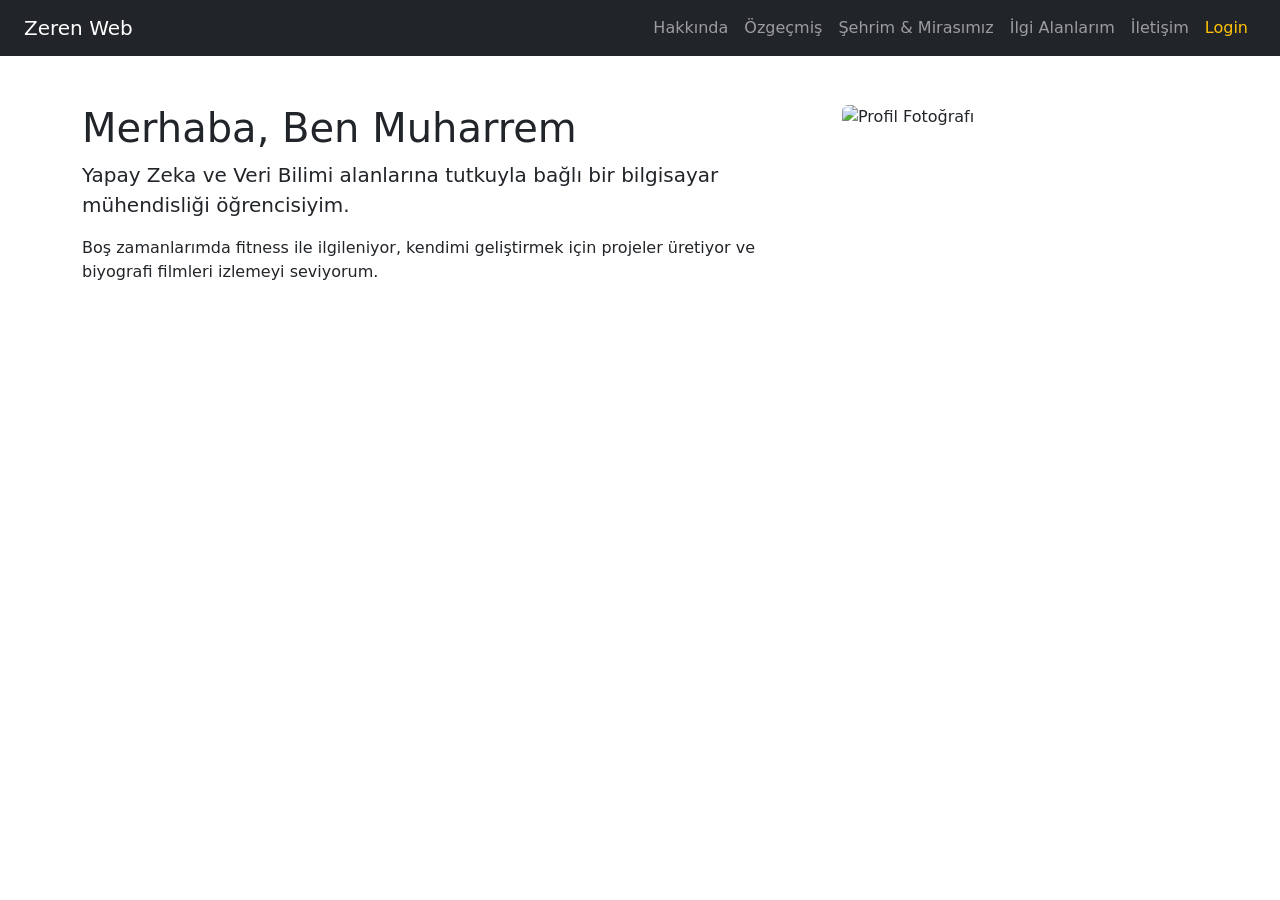
==== index.html @ 73c97cba "Gelişmiş Navbar düzenlemesi, Muş Carousel Slider tasarımı ve API ile İlgi Alanlarım sayfası eklendi" ====
<!DOCTYPE html>
<html lang="tr">

<head>
    <!-- Sitenin Türkçe karakterleri (ş, ğ, ç vs.) düzgün okuması için -->
    <meta charset="UTF-8">

    <!-- Sitenin telefonda ve tablette düzgün görünmesi (Responsive) için  -->
    <meta name="viewport" content="width=device-width, initial-scale=1.0">

    <title>Muharrem Zeren - Web Projesi</title>

    <!-- Bootstrap CSS  -->
    <link href="https://cdn.jsdelivr.net/npm/bootstrap@5.3.3/dist/css/bootstrap.min.css" rel="stylesheet">

    <!-- Kendi Dış CSS Dosyam -->
    <link rel="stylesheet" href="style.css">
</head>

<body>
    <!-- Navbar (Menü)  -->


    <nav class="navbar navbar-expand-lg navbar-dark bg-dark">
        <div class="container-fluid px-4">

            <!-- Hamburger Menü Butonu (Mobilde 1. Sırada) -->
            <button class="navbar-toggler order-1" type="button" data-bs-toggle="collapse" data-bs-target="#navbarNav">
                <span class="navbar-toggler-icon"></span>
            </button>

            <!-- Zeren Web Logosu (Mobilde 2. Sırada ve Sağda, Masaüstünde 1. Sırada ve Solda) -->
            <a class="navbar-brand order-2 order-lg-1 ms-auto ms-lg-0" href="index.html">Zeren Web</a>

            <!-- Menü İçeriği (Her Zaman 3. Sırada) -->
            <div class="collapse navbar-collapse order-3" id="navbarNav">
                <!-- ms-auto masaüstünde sağa yaslar, text-start mobilde yazıları sola yaslar -->
                <ul class="navbar-nav ms-auto text-start mt-2 mt-lg-0">
                    <li class="nav-item">
                        <a class="nav-link" href="index.html">Hakkında</a>
                    </li>
                    <li class="nav-item">
                        <a class="nav-link" href="ozgecmis.html">Özgeçmiş</a>
                    </li>
                    <li class="nav-item">
                        <a class="nav-link" href="sehrim.html">Şehrim & Mirasımız</a>
                    </li>
                    <li class="nav-item">
                        <a class="nav-link" href="ilgi-alanlarim.html">İlgi Alanlarım</a>
                    </li>
                    <li class="nav-item">
                        <a class="nav-link" href="iletisim.html">İletişim</a>
                    </li>
                    <li class="nav-item">
                        <a class="nav-link text-warning" href="login.php">Login</a>
                    </li>
                </ul>
            </div>
        </div>
    </nav>




    <!-- Hakkında Sayfası İçeriği Başlangıcı -->
    <div class="container mt-5">
        <div class="row">
            <div class="col-md-8">
                <h1>Merhaba, Ben Muharrem</h1>
                <p class="lead">Yapay Zeka ve Veri Bilimi alanlarına tutkuyla bağlı bir bilgisayar mühendisliği
                    öğrencisiyim.</p>
                <p>Boş zamanlarımda fitness ile ilgileniyor, kendimi geliştirmek için projeler üretiyor ve biyografi
                    filmleri izlemeyi seviyorum.</p>
            </div>
            <div class="col-md-4">
                <!-- profil fotoğrafı için -->
                <img src="https://via.placeholder.com/250" class="img-fluid rounded" alt="Profil Fotoğrafı">
            </div>
        </div>
    </div>

    <!-- Bootstrap JS  -->
    <script src="https://cdn.jsdelivr.net/npm/bootstrap@5.3.3/dist/js/bootstrap.bundle.min.js"></script>
</body>

</html>
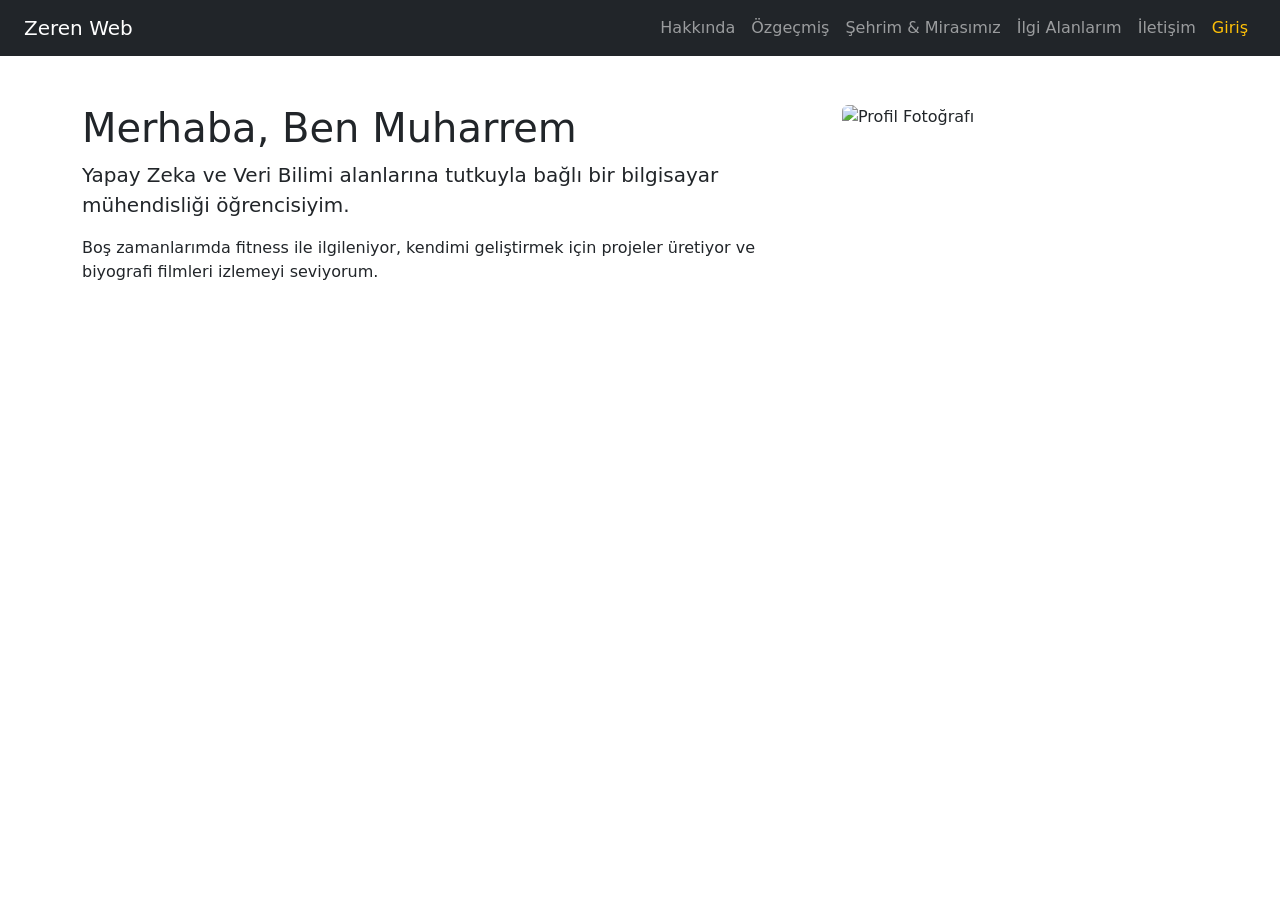
==== commit 18498bf7: "Navbar hizalamaları, 404 hataları ve login.php PHP kontrolleri başarıyla tamamlandı" ====
--- a/index.html
+++ b/index.html
@@ -52,7 +52,7 @@
                         <a class="nav-link" href="iletisim.html">İletişim</a>
                     </li>
                     <li class="nav-item">
-                        <a class="nav-link text-warning" href="login.php">Login</a>
+                        <a class="nav-link text-warning" href="login.php">Giriş</a>
                     </li>
                 </ul>
             </div>
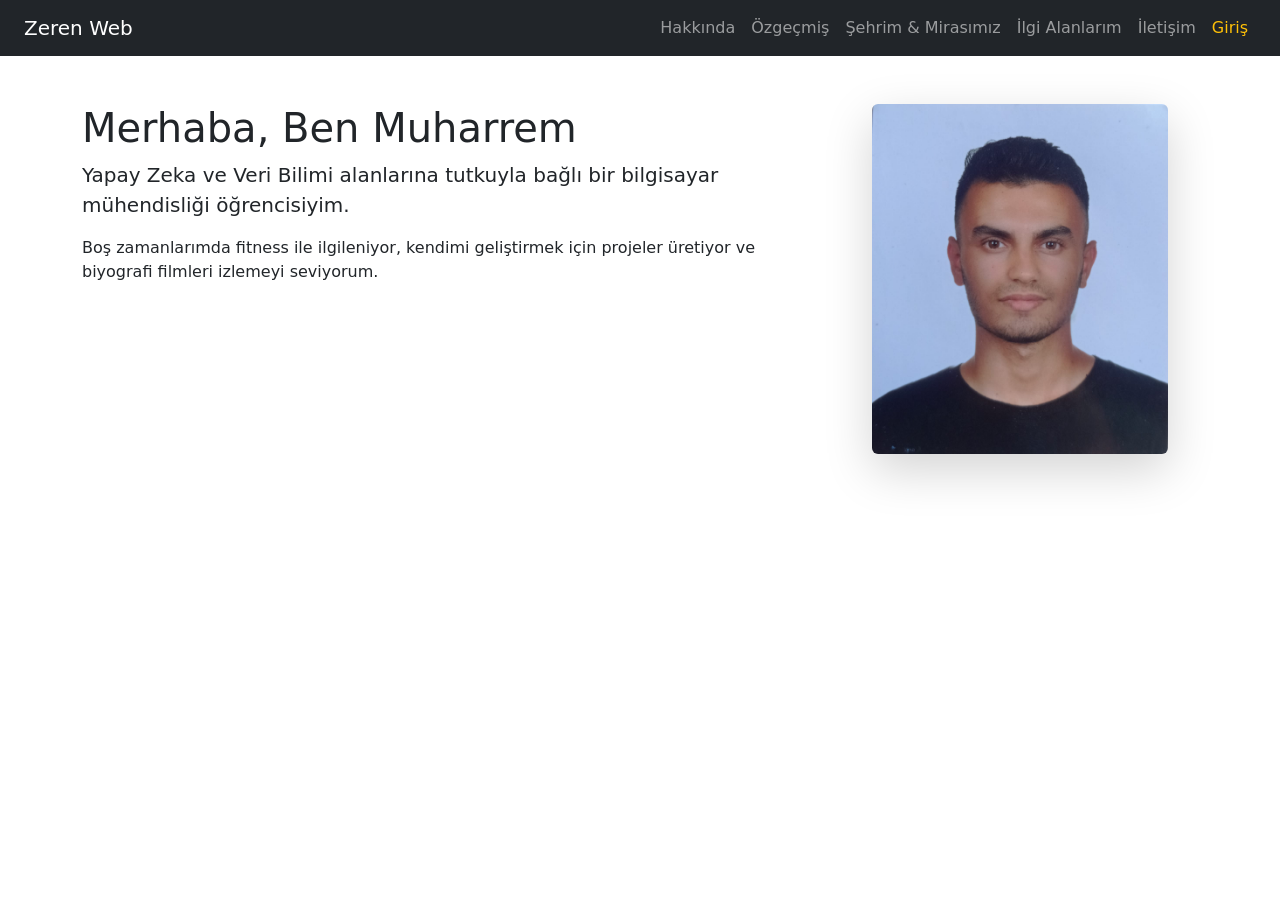
==== commit 9a713f6f: "Hakkında sayfasına profil fotoğrafı eklendi, şehirler slider'ı ortalandı ve kod temizliği yapıldı" ====
--- a/index.html
+++ b/index.html
@@ -52,7 +52,7 @@
                         <a class="nav-link" href="iletisim.html">İletişim</a>
                     </li>
                     <li class="nav-item">
-                        <a class="nav-link text-warning" href="login.php">Giriş</a>
+                        <a class="nav-link text-warning" href="giris.php">Giriş</a>
                     </li>
                 </ul>
             </div>
@@ -72,9 +72,9 @@
                 <p>Boş zamanlarımda fitness ile ilgileniyor, kendimi geliştirmek için projeler üretiyor ve biyografi
                     filmleri izlemeyi seviyorum.</p>
             </div>
-            <div class="col-md-4">
-                <!-- profil fotoğrafı için -->
-                <img src="https://via.placeholder.com/250" class="img-fluid rounded" alt="Profil Fotoğrafı">
+            <div class="col-md-4 text-center">
+                <!-- Profil Fotoğrafı -->
+                <img src="Resimler/ben.jpg" class="img-fluid rounded shadow-lg" style="max-height: 350px; object-fit: cover;" alt="Muharrem Zeren">
             </div>
         </div>
     </div>
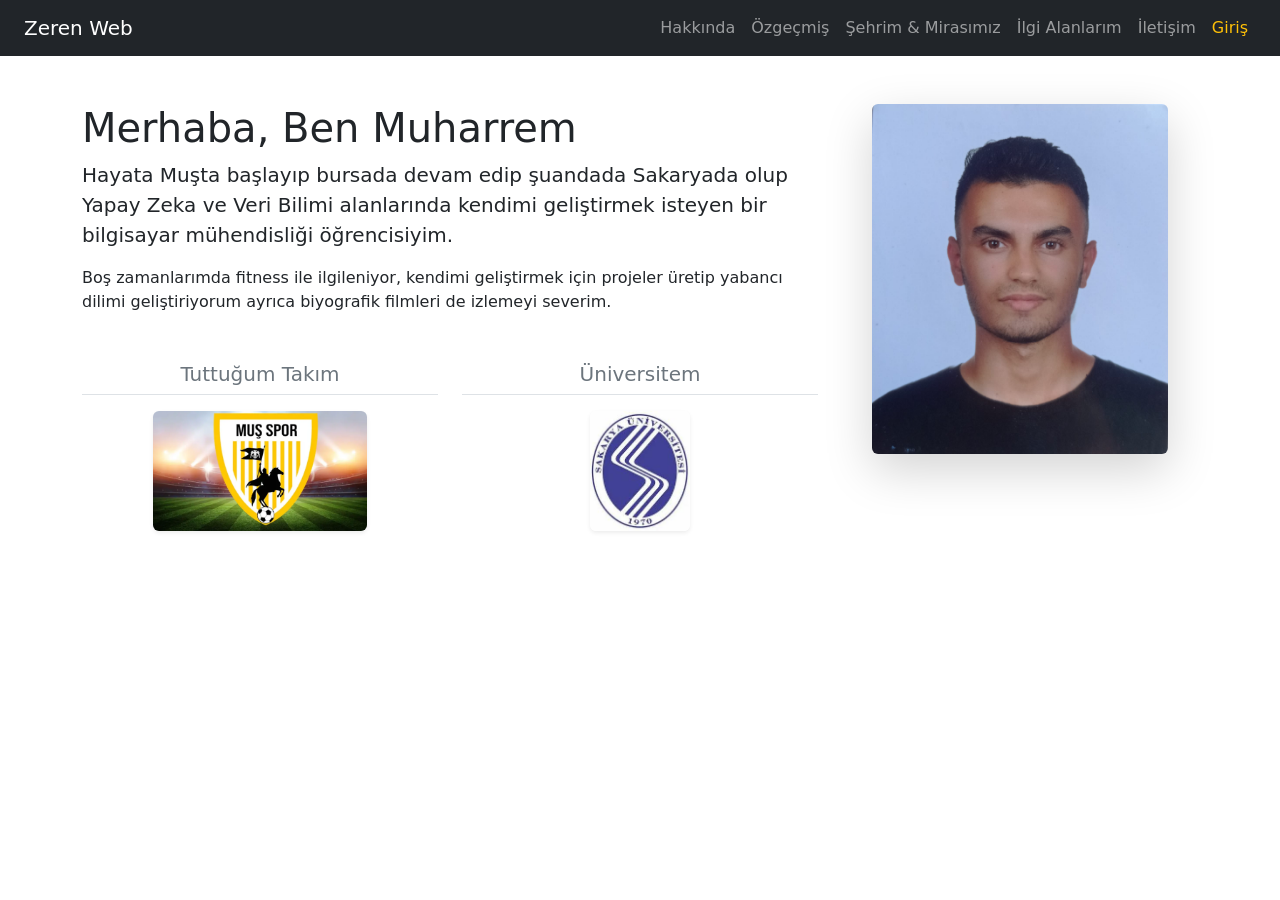
==== commit 94cea4fd: "İlgi alanları güncellendi, yüzme ve fitness fotoğrafları eklendi" ====
--- a/index.html
+++ b/index.html
@@ -67,10 +67,26 @@
         <div class="row">
             <div class="col-md-8">
                 <h1>Merhaba, Ben Muharrem</h1>
-                <p class="lead">Yapay Zeka ve Veri Bilimi alanlarına tutkuyla bağlı bir bilgisayar mühendisliği
+                <p class="lead">Hayata Muşta başlayıp bursada devam edip şuandada Sakaryada olup Yapay Zeka ve Veri Bilimi alanlarında kendimi geliştirmek isteyen bir bilgisayar mühendisliği
                     öğrencisiyim.</p>
-                <p>Boş zamanlarımda fitness ile ilgileniyor, kendimi geliştirmek için projeler üretiyor ve biyografi
-                    filmleri izlemeyi seviyorum.</p>
+                <p>Boş zamanlarımda fitness ile ilgileniyor, kendimi geliştirmek için projeler üretip yabancı dilimi geliştiriyorum ayrıca biyografik
+                    filmleri de izlemeyi severim.</p>
+                <!-- Takım ve Üniversite -->
+                <div class="row mt-5">
+                    <!-- Tuttuğum Takım -->
+                    <div class="col-6 text-center">
+                        <h5 class="text-secondary border-bottom pb-2 mb-3">Tuttuğum Takım</h5>
+
+                        <img src="Resimler/MusSpor.jpg" class="img-fluid shadow-sm rounded" style="height: 120px; object-fit: contain;" alt="Tuttuğum Takım">
+                    </div>
+
+                    <!-- Üniversitem  -->
+                    <div class="col-6 text-center">
+                        <h5 class="text-secondary border-bottom pb-2 mb-3">Üniversitem</h5>
+
+                        <img src="Resimler/universite.jpg" class="img-fluid shadow-sm rounded" style="height: 120px; object-fit: contain;" alt="Sakarya Üniversitesi">
+                    </div>
+                </div>
             </div>
             <div class="col-md-4 text-center">
                 <!-- Profil Fotoğrafı -->
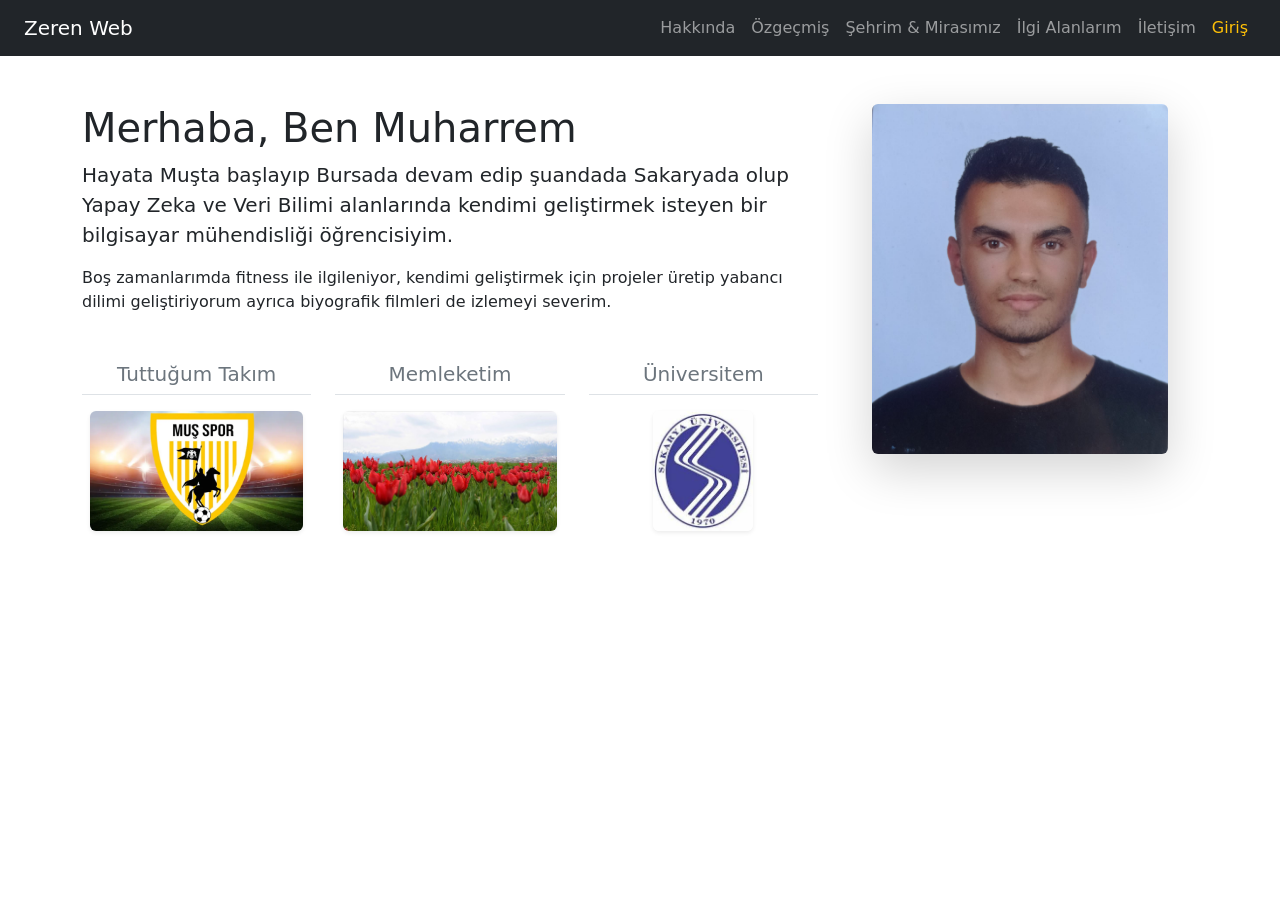
==== commit 4a07b747: "Yazılar güncellendi ve hosting yayını yapıldı" ====
--- a/index.html
+++ b/index.html
@@ -67,23 +67,24 @@
         <div class="row">
             <div class="col-md-8">
                 <h1>Merhaba, Ben Muharrem</h1>
-                <p class="lead">Hayata Muşta başlayıp bursada devam edip şuandada Sakaryada olup Yapay Zeka ve Veri Bilimi alanlarında kendimi geliştirmek isteyen bir bilgisayar mühendisliği
+                <p class="lead">Hayata Muşta başlayıp Bursada devam edip şuandada Sakaryada olup Yapay Zeka ve Veri Bilimi alanlarında kendimi geliştirmek isteyen bir bilgisayar mühendisliği
                     öğrencisiyim.</p>
                 <p>Boş zamanlarımda fitness ile ilgileniyor, kendimi geliştirmek için projeler üretip yabancı dilimi geliştiriyorum ayrıca biyografik
                     filmleri de izlemeyi severim.</p>
-                <!-- Takım ve Üniversite -->
+                <!-- Takım Memleketim ve  Üniversite -->
                 <div class="row mt-5">
-                    <!-- Tuttuğum Takım -->
-                    <div class="col-6 text-center">
+                    <div class="col-4 text-center">
                         <h5 class="text-secondary border-bottom pb-2 mb-3">Tuttuğum Takım</h5>
-
-                        <img src="Resimler/MusSpor.jpg" class="img-fluid shadow-sm rounded" style="height: 120px; object-fit: contain;" alt="Tuttuğum Takım">
+                        <img src="Resimler/MusSpor.jpg" class="img-fluid shadow-sm rounded" style="height: 120px; object-fit: contain;" alt="Muşspor">
                     </div>
 
-                    <!-- Üniversitem  -->
-                    <div class="col-6 text-center">
+                    <div class="col-4 text-center">
+                        <h5 class="text-secondary border-bottom pb-2 mb-3">Memleketim</h5>
+                        <img src="Resimler/MusOvasiveLalesi.jpg" class="img-fluid shadow-sm rounded" style="height: 120px; object-fit: contain;" alt="Muş">
+                    </div>
+
+                    <div class="col-4 text-center">
                         <h5 class="text-secondary border-bottom pb-2 mb-3">Üniversitem</h5>
-
                         <img src="Resimler/universite.jpg" class="img-fluid shadow-sm rounded" style="height: 120px; object-fit: contain;" alt="Sakarya Üniversitesi">
                     </div>
                 </div>
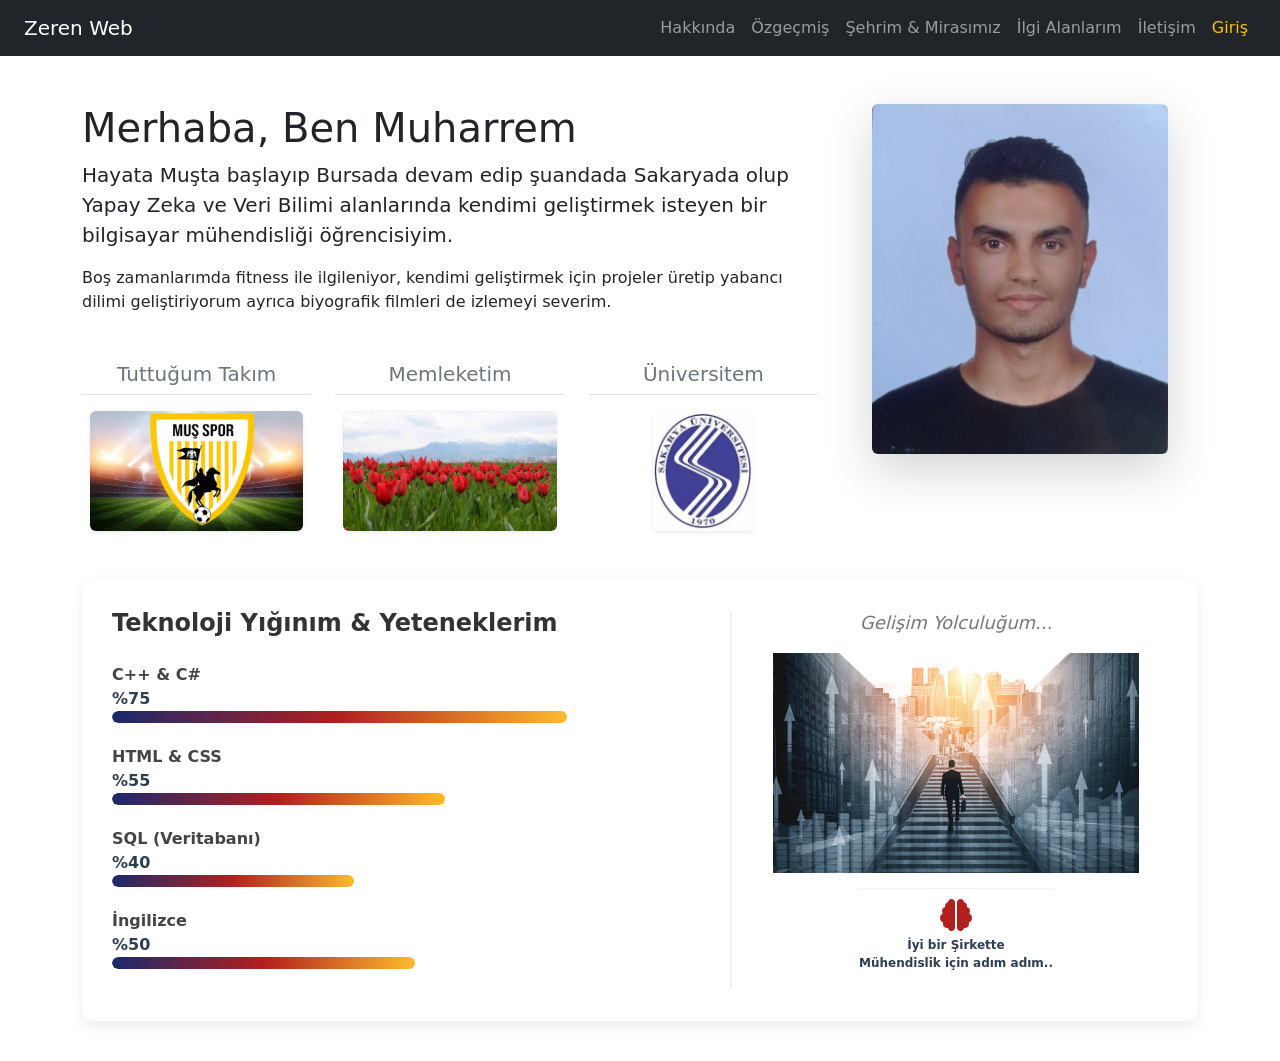
==== commit 42887127: "Hakkında sayfası tasarımı geliştirildi" ====
--- a/index.html
+++ b/index.html
@@ -2,39 +2,39 @@
 <html lang="tr">
 
 <head>
-    <!-- Sitenin Türkçe karakterleri (ş, ğ, ç vs.) düzgün okuması için -->
+    <!--Sitenin Türkçe karakterleri (ş, ğ, ç vs.) düzgün okuması için -->
     <meta charset="UTF-8">
-
+     <!--Sitenin stil ayarları için -->
+     <!-- Kendi Dış CSS Dosyam -->
+    <link rel="stylesheet" href="style.css">
     <!-- Sitenin telefonda ve tablette düzgün görünmesi (Responsive) için  -->
     <meta name="viewport" content="width=device-width, initial-scale=1.0">
 
+    <!-- Font Awesome İkon Kütüphanesi (Gelişim Hedefi İkonu için) -->
+    <link rel="stylesheet" href="https://cdnjs.cloudflare.com/ajax/libs/font-awesome/6.4.0/css/all.min.css">
+
     <title>Muharrem Zeren - Web Projesi</title>
-
-    <!-- Bootstrap CSS  -->
+     <!-- Bootstrap CSS  -->
     <link href="https://cdn.jsdelivr.net/npm/bootstrap@5.3.3/dist/css/bootstrap.min.css" rel="stylesheet">
 
-    <!-- Kendi Dış CSS Dosyam -->
-    <link rel="stylesheet" href="style.css">
+
 </head>
 
 <body>
-    <!-- Navbar (Menü)  -->
-
-
+        <!-- Navbar (Menü)  -->
     <nav class="navbar navbar-expand-lg navbar-dark bg-dark">
         <div class="container-fluid px-4">
 
-            <!-- Hamburger Menü Butonu (Mobilde 1. Sırada) -->
+                <!-- Hamburger Menü Butonu (Mobilde 1. Sırada) -->
             <button class="navbar-toggler order-1" type="button" data-bs-toggle="collapse" data-bs-target="#navbarNav">
                 <span class="navbar-toggler-icon"></span>
             </button>
-
-            <!-- Zeren Web Logosu (Mobilde 2. Sırada ve Sağda, Masaüstünde 1. Sırada ve Solda) -->
+                <!-- Zeren Web Logosu (Mobilde 2. Sırada ve Sağda, Masaüstünde 1. Sırada ve Solda) -->
             <a class="navbar-brand order-2 order-lg-1 ms-auto ms-lg-0" href="index.html">Zeren Web</a>
-
-            <!-- Menü İçeriği (Her Zaman 3. Sırada) -->
+                <!-- Menü İçeriği (Her Zaman 3. Sırada) -->
             <div class="collapse navbar-collapse order-3" id="navbarNav">
                 <!-- ms-auto masaüstünde sağa yaslar, text-start mobilde yazıları sola yaslar -->
+
                 <ul class="navbar-nav ms-auto text-start mt-2 mt-lg-0">
                     <li class="nav-item">
                         <a class="nav-link" href="index.html">Hakkında</a>
@@ -59,9 +59,6 @@
         </div>
     </nav>
 
-
-
-
     <!-- Hakkında Sayfası İçeriği Başlangıcı -->
     <div class="container mt-5">
         <div class="row">
@@ -71,7 +68,7 @@
                     öğrencisiyim.</p>
                 <p>Boş zamanlarımda fitness ile ilgileniyor, kendimi geliştirmek için projeler üretip yabancı dilimi geliştiriyorum ayrıca biyografik
                     filmleri de izlemeyi severim.</p>
-                <!-- Takım Memleketim ve  Üniversite -->
+                 <!-- Takım Memleketim ve  Üniversite -->
                 <div class="row mt-5">
                     <div class="col-4 text-center">
                         <h5 class="text-secondary border-bottom pb-2 mb-3">Tuttuğum Takım</h5>
@@ -88,16 +85,62 @@
                         <img src="Resimler/universite.jpg" class="img-fluid shadow-sm rounded" style="height: 120px; object-fit: contain;" alt="Sakarya Üniversitesi">
                     </div>
                 </div>
-            </div>
-            <div class="col-md-4 text-center">
-                <!-- Profil Fotoğrafı -->
-                <img src="Resimler/ben.jpg" class="img-fluid rounded shadow-lg" style="max-height: 350px; object-fit: cover;" alt="Muharrem Zeren">
+             </div>
+                   <!-- Profil Fotoğrafı -->
+                    <div class="col-md-4 text-center">
+                        <img src="Resimler/ben.jpg" class="img-fluid rounded shadow-lg" style="max-height: 350px; object-fit: cover;" alt="Muharrem Zeren">
+                    </div>
+        </div> <!-- tech-stack-container -->
+         <div class="tech-stack-container mt-5">
+            <div class="row align-items-center">
+                <div class="col-md-7">
+                    <h3 class="stack-title">Teknoloji Yığınım & Yeteneklerim</h3>
+
+                    <div class="skill-box">
+                        <span class="skill-name">C++ & C#</span>
+                        <span class="skill-percent">%75</span>
+                        <div class="progress-bar">
+                            <div class="progress" style="width: 75%;"></div>
+                        </div>
+                    </div>
+
+                    <div class="skill-box">
+                        <span class="skill-name">HTML & CSS</span>
+                        <span class="skill-percent">%55</span>
+                        <div class="progress-bar">
+                            <div class="progress" style="width: 55%;"></div>
+                        </div>
+                    </div>
+
+                    <div class="skill-box">
+                        <span class="skill-name">SQL (Veritabanı)</span>
+                        <span class="skill-percent">%40</span>
+                        <div class="progress-bar">
+                            <div class="progress" style="width: 40%;"></div>
+                        </div>
+                    </div>
+
+                    <div class="skill-box">
+                        <span class="skill-name">İngilizce</span>
+                        <span class="skill-percent">%50</span>
+                        <div class="progress-bar">
+                            <div class="progress" style="width: 50%;"></div>
+                        </div>
+                    </div>
+                </div>
+
+                <div class="col-md-5 text-center motivasyon-column">
+                    <h5 class="motivasyon-text">Gelişim Yolculuğum...</h5>
+                    <img src="Resimler/business.jpg" class="img-fluid tirmanan-gorsel" alt="Gelişim Yolculuğu">
+                    <div class="ai-goal-icon">
+                        <i class="fas fa-brain fa-2x"></i> <p class="ai-goal-text">İyi bir Şirkette <br>Mühendislik için adım adım..</p>
+                    </div>
+                </div>
             </div>
         </div>
-    </div>
-
-    <!-- Bootstrap JS  -->
-    <script src="https://cdn.jsdelivr.net/npm/bootstrap@5.3.3/dist/js/bootstrap.bundle.min.js"></script>
+        </div>
+        <!-- Bootstrap JS  -->
+        <script src="https://cdn.jsdelivr.net/npm/bootstrap@5.3.3/dist/js/bootstrap.bundle.min.js"></script>
 </body>
 
 </html>
--- a/style.css
+++ b/style.css
@@ -0,0 +1,97 @@
+/* index.html için stil dosyası */
+
+.tech-stack-container {
+    width: 100%;
+    max-width: 100%; /* Eski dar sınırları tamamen ezer ve tam genişlik verir */
+    margin: 40px auto;
+    padding: 30px;
+    background-color: #ffffff;
+    border-radius: 12px;
+    box-shadow: 0 5px 15px rgba(0,0,0,0.08);
+    box-sizing: border-box; /* İç boşlukların sayfayı taşırmasını engeller */
+}
+
+/* Sol Sütun (Barlar) */
+.stack-title {
+    color: #333;
+    font-size: 24px;
+    margin-bottom: 25px;
+    font-weight: bold;
+}
+
+.skill-box {
+    margin-bottom: 22px;
+    display: flex; /* Flexbox ile daha düzenli yaptım */
+    flex-direction: column;
+}
+
+.skill-header {
+    display: flex;
+    justify-content: space-between;
+    margin-bottom: 8px;
+}
+
+.skill-name {
+    font-weight: bold;
+    color: #444;
+    font-size: 16px;
+}
+
+.skill-percent {
+    font-weight: bold;
+    color: #2c3e50;
+    font-size: 16px;
+}
+
+.progress-bar {
+    width: 100%;
+    height: 12px; /* Biraz daha ince yaptım  */
+    background-color: #e0e0e0;
+    border-radius: 10px;
+    overflow: hidden;
+}
+
+.progress {
+    height: 100%;
+    background: linear-gradient(90deg, #1a2a6c, #b21f1f, #fdbb2d); /* Renk geçişi */
+    border-radius: 10px;
+    transition: width 1.5s ease-in-out;
+}
+
+/* Sağ Sütun (Görsel) */
+.motivasyon-column {
+    display: flex;
+    flex-direction: column;
+    align-items: center;
+    justify-content: center;
+    border-left: 2px solid #f0f0f0; /* Barlardan ayıran ince bir çizgi */
+    padding-left: 20px;
+}
+
+.motivasyon-text {
+    font-style: italic;
+    color: #777;
+    margin-bottom: 20px;
+    font-size: 18px;
+}
+
+.tirmanan-gorsel {
+    max-height: 220px; /* Görselin sayfayı şişirmesini engeller */
+    margin-bottom: 15px;
+}
+
+.ai-goal-icon {
+    display: flex;
+    flex-direction: column;
+    align-items: center;
+    color: #b21f1f; /* Kırmızı renk */
+    border-top: 1px solid #f0f0f0;
+    padding-top: 10px;
+}
+
+.ai-goal-text {
+    margin-top: 5px;
+    font-size: 12px;
+    font-weight: bold;
+    color: #2c3e50;
+}
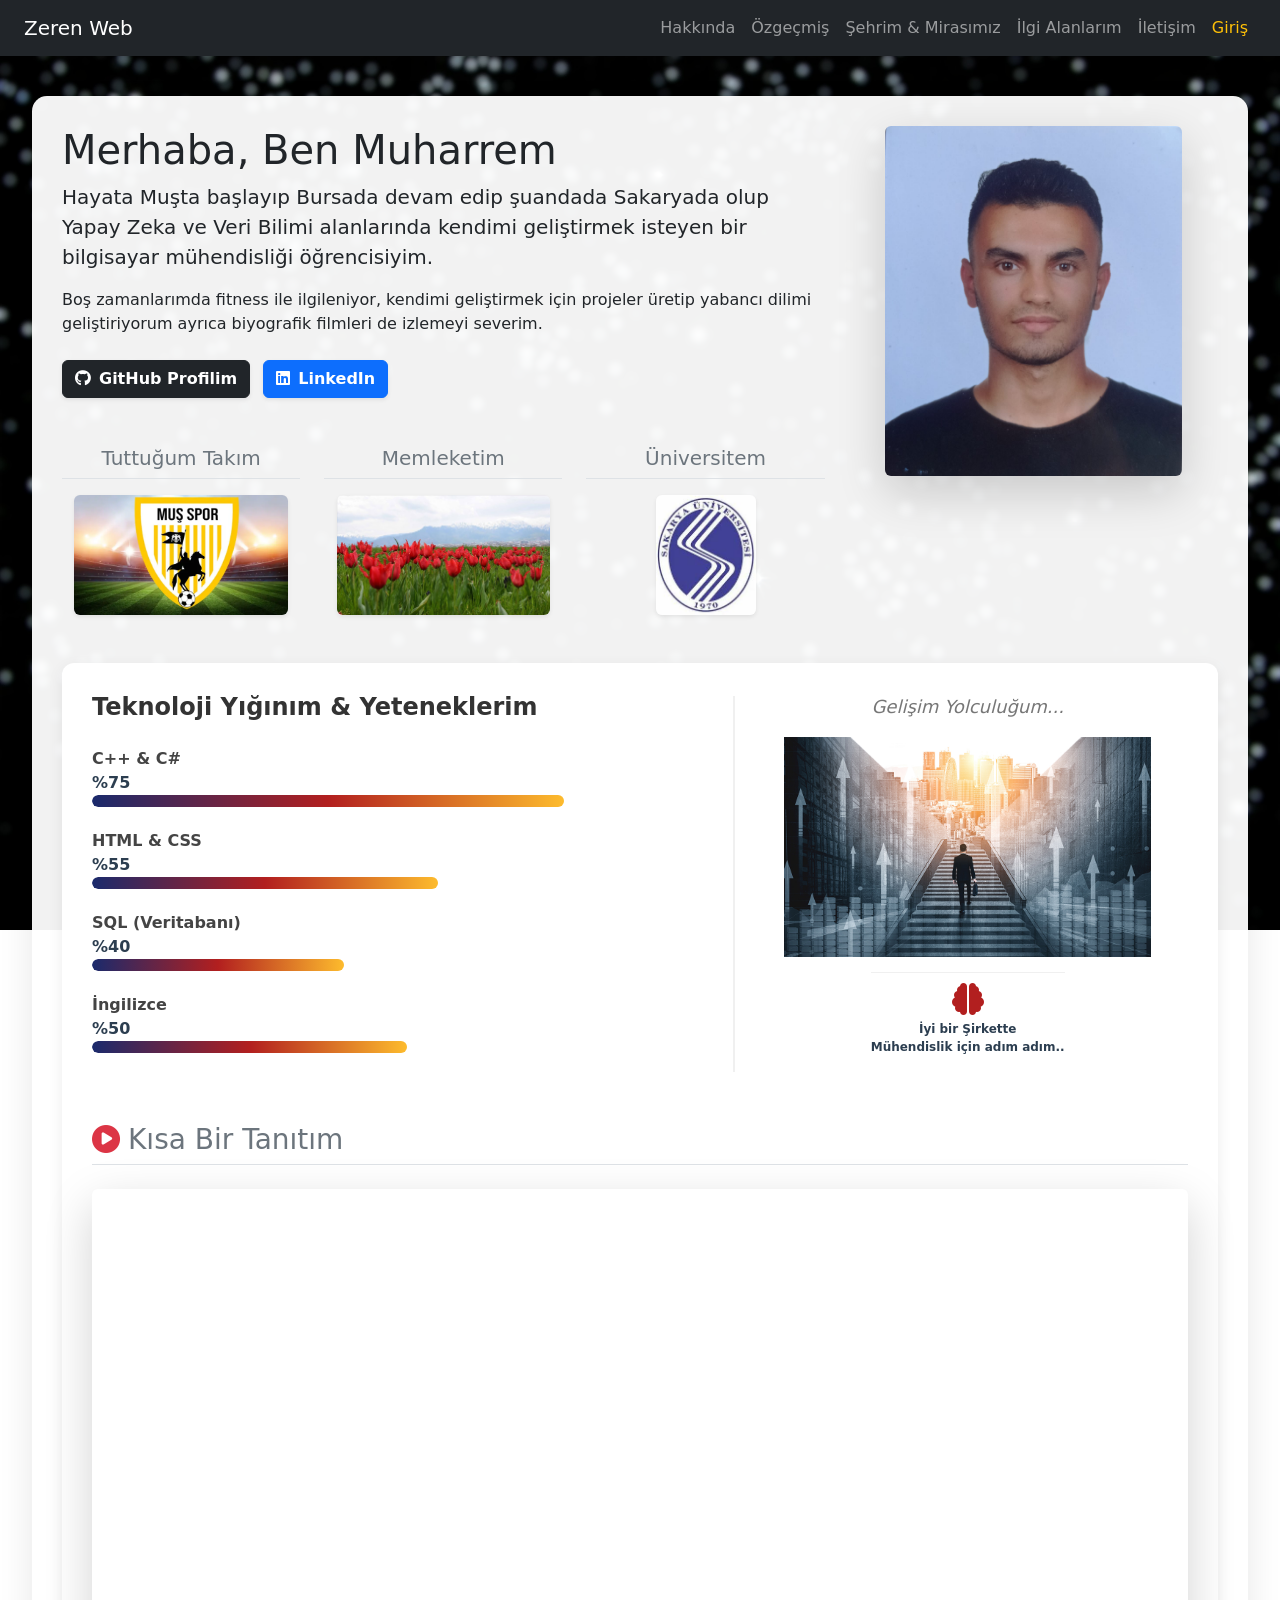
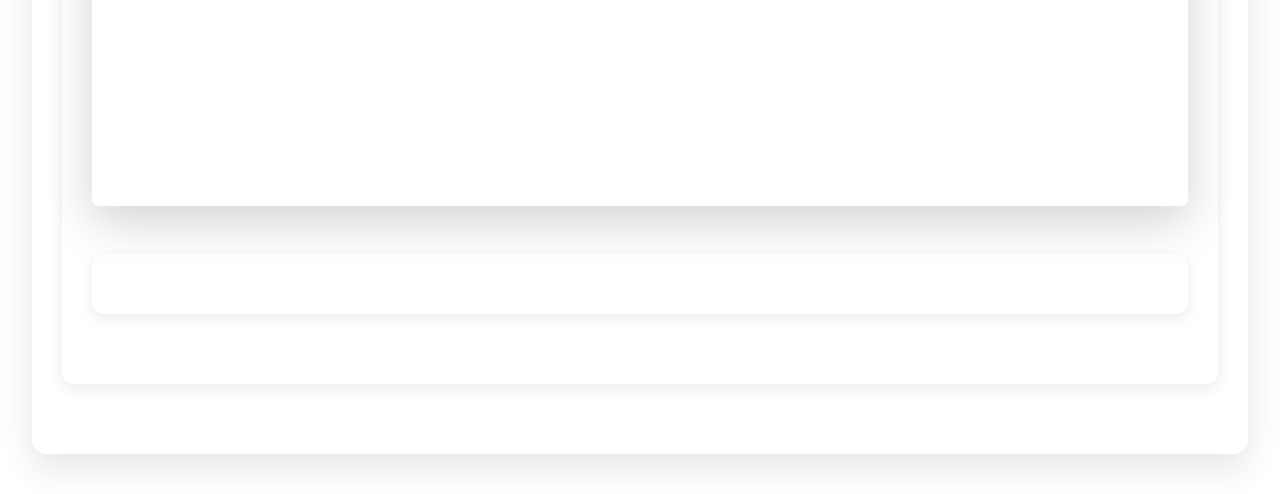
==== commit b0f19546: "hakkında sayfasına video eklendi ve css dosyası güncellendi" ====
--- a/index.html
+++ b/index.html
@@ -68,6 +68,15 @@
                     öğrencisiyim.</p>
                 <p>Boş zamanlarımda fitness ile ilgileniyor, kendimi geliştirmek için projeler üretip yabancı dilimi geliştiriyorum ayrıca biyografik
                     filmleri de izlemeyi severim.</p>
+                <div class="mt-4 mb-4">
+                    <a href="https://github.com/muharremzeren199-oss" target="_blank" class="btn btn-dark fw-bold shadow-sm">
+                        <i class="fab fa-github me-2"></i>GitHub Profilim
+                    </a>
+                    <a href="https://linkedin.com/in/muharrem-zeren" target="_blank" class="btn btn-primary fw-bold shadow-sm ms-2">
+                        <i class="fab fa-linkedin me-2"></i>LinkedIn
+                    </a>
+                </div>
+
                  <!-- Takım Memleketim ve  Üniversite -->
                 <div class="row mt-5">
                     <div class="col-4 text-center">
@@ -90,6 +99,7 @@
                     <div class="col-md-4 text-center">
                         <img src="Resimler/ben.jpg" class="img-fluid rounded shadow-lg" style="max-height: 350px; object-fit: cover;" alt="Muharrem Zeren">
                     </div>
+
         </div> <!-- tech-stack-container -->
          <div class="tech-stack-container mt-5">
             <div class="row align-items-center">
@@ -136,9 +146,23 @@
                         <i class="fas fa-brain fa-2x"></i> <p class="ai-goal-text">İyi bir Şirkette <br>Mühendislik için adım adım..</p>
                     </div>
                 </div>
+
+
+                </div> <div class="row mt-5 mb-2">
+                    <div class="col-12">
+                        <h3 class="text-secondary border-bottom pb-2 mb-4"><i class="fas fa-play-circle text-danger me-2"></i>Kısa Bir Tanıtım</h3>
+                        <div class="ratio ratio-16x9 shadow-lg rounded overflow-hidden">
+                            <iframe src="https://www.youtube.com/embed/PxvUs6Www-c" title="YouTube video player" frameborder="0" allow="accelerometer; autoplay; clipboard-write; encrypted-media; gyroscope; picture-in-picture; web-share" allowfullscreen></iframe>
+                        </div>
+                    </div>
+                </div>
+                <div class="tech-stack-container mt-5">
             </div>
         </div>
-        </div>
+
+    </div>
+
+
         <!-- Bootstrap JS  -->
         <script src="https://cdn.jsdelivr.net/npm/bootstrap@5.3.3/dist/js/bootstrap.bundle.min.js"></script>
 </body>
--- a/style.css
+++ b/style.css
@@ -1,4 +1,6 @@
-/* index.html için stil dosyası */
+/* ======================================================= */
+/* İNDEX HTML İÇİN ÖZEL AYARLAR  */
+/* ======================================================= */
 
 .tech-stack-container {
     width: 100%;
@@ -95,3 +97,66 @@
     font-weight: bold;
     color: #2c3e50;
 }
+
+/* ======================================================= */
+/* GİRİŞ SAYFASI ÖZEL AYARLARI  */
+/* ======================================================= */
+.login-page-body {
+    margin: 0;
+    padding: 0;
+    overflow-x: hidden;
+}
+
+/* Giriş sayfasının arka planı için tam ekran resim */
+.login-bg {
+
+    background-image: url('Resimler/giris.jpg');
+    background-size: 100% 100%; /* Resmi köşelerden çekip tam sığdırır */
+    background-position: center;
+    background-attachment: fixed;
+    background-repeat: no-repeat;
+    position: fixed;
+    top: 0;
+    left: 0;
+    width: 100vw;
+    height: 100vh;
+    z-index: -1;
+}
+
+/* Buzlu Cam */
+.glass-card {
+    background: rgba(255, 255, 255, 0.1) !important;
+    backdrop-filter: blur(15px);
+    -webkit-backdrop-filter: blur(15px);
+    border: 1px solid rgba(255, 255, 255, 0.2) !important;
+    border-radius: 15px !important;
+}
+
+/* Form Etiketlerini ve Yazıları Belirginleştir */
+.glass-card .form-label {
+    color: #ffffff !important;
+    text-shadow: 1px 1px 2px rgba(0,0,0,0.5);
+}
+
+
+/* ======================================================= */
+/* DİĞER SAYFALAR İÇİN GENEL ARKA PLAN VE KART GÖRÜNÜMÜ    */
+/* ======================================================= */
+
+body:not(.login-page-body) {
+    background-image: url('Resimler/arkaplan.jpg');
+    background-size: cover; /* Resmi sündürmeden ekrana tam sığdırır */
+    background-position: center;
+    background-attachment: fixed;
+    background-repeat: no-repeat;
+}
+/* Yazıların okunması için tüm içerik kutularına şık bir kağıt/kart görünümü veriyorum */
+body:not(.login-page-body) .container {
+    background-color: rgba(255, 255, 255, 0.95); /* Yarı saydam beyaz arka plan */
+    max-width: 95% !important;
+    border-radius: 15px; /* Köşeleri yumuşatır */
+    padding: 30px;
+    margin-top: 40px !important;
+    margin-bottom: 40px !important;
+    box-shadow: 0 15px 35px rgba(0,0,0,0.1); /* Hafif gölge efekti */
+}
